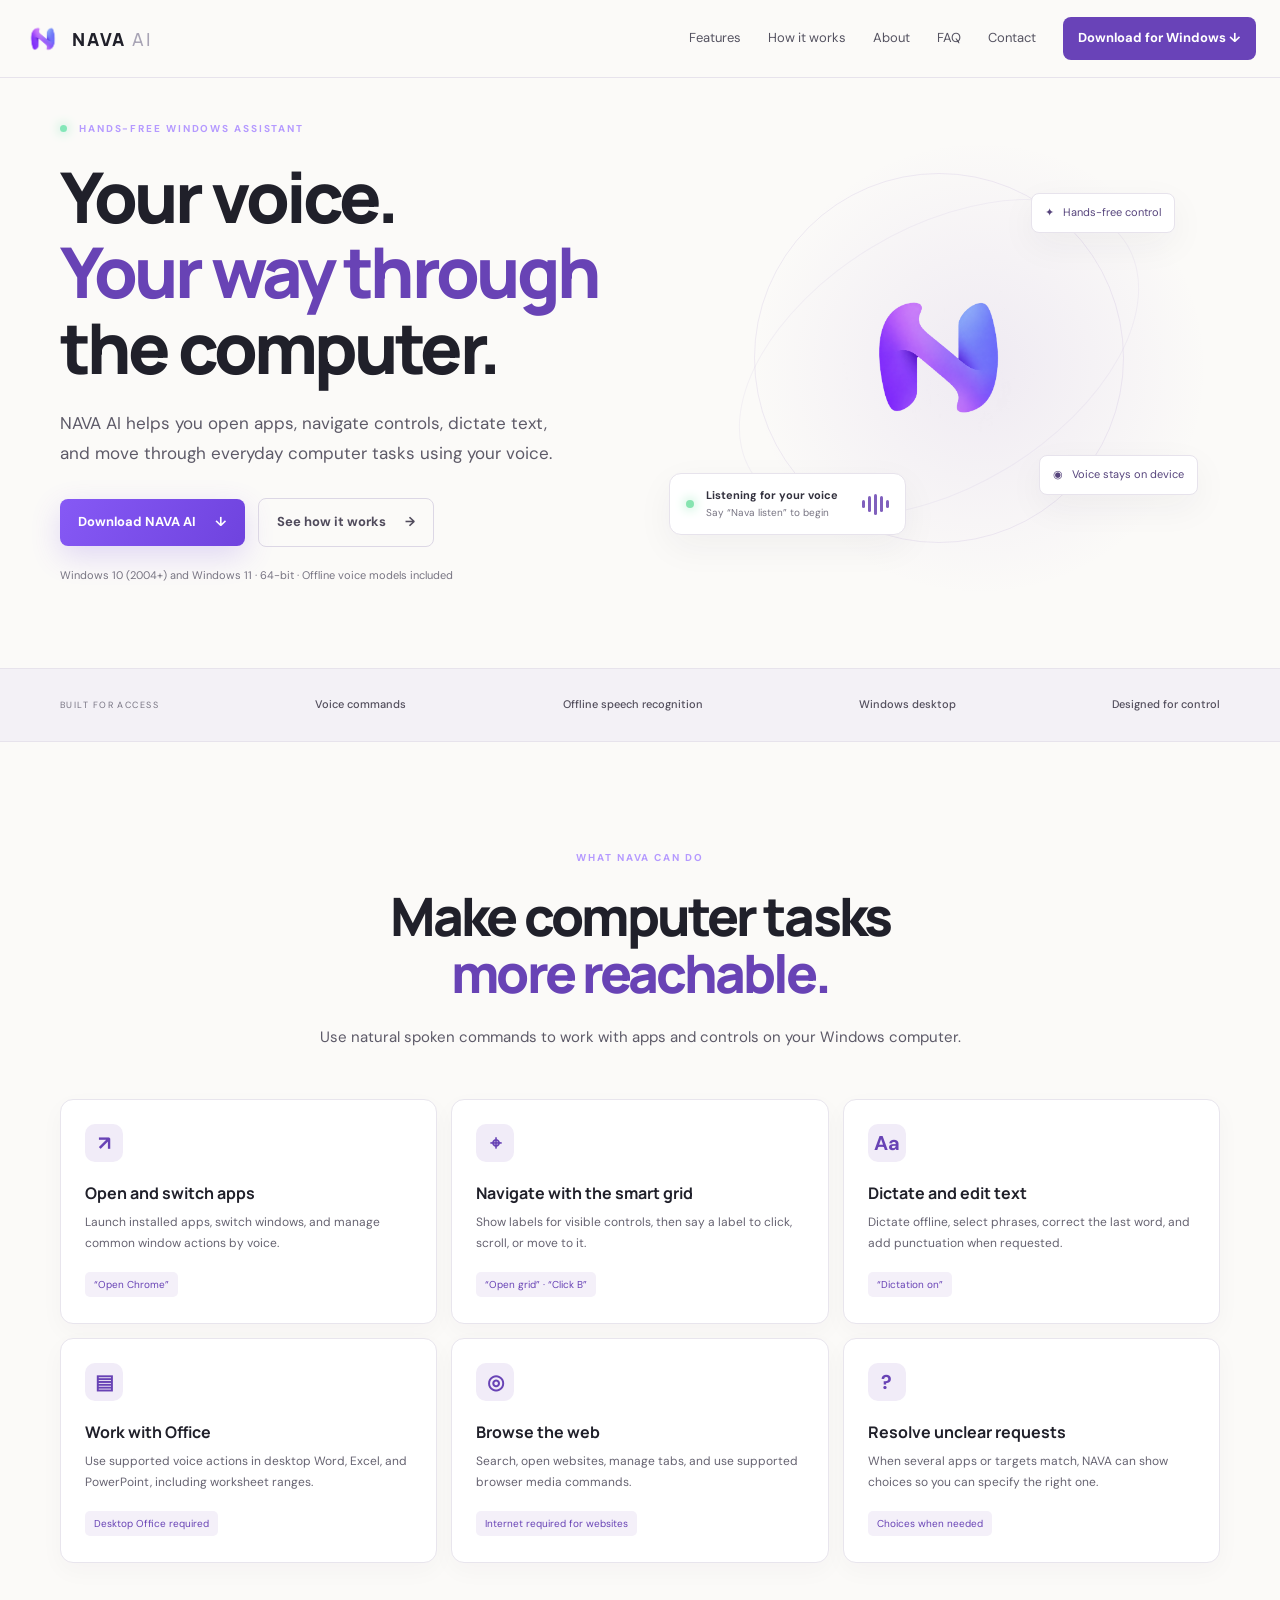
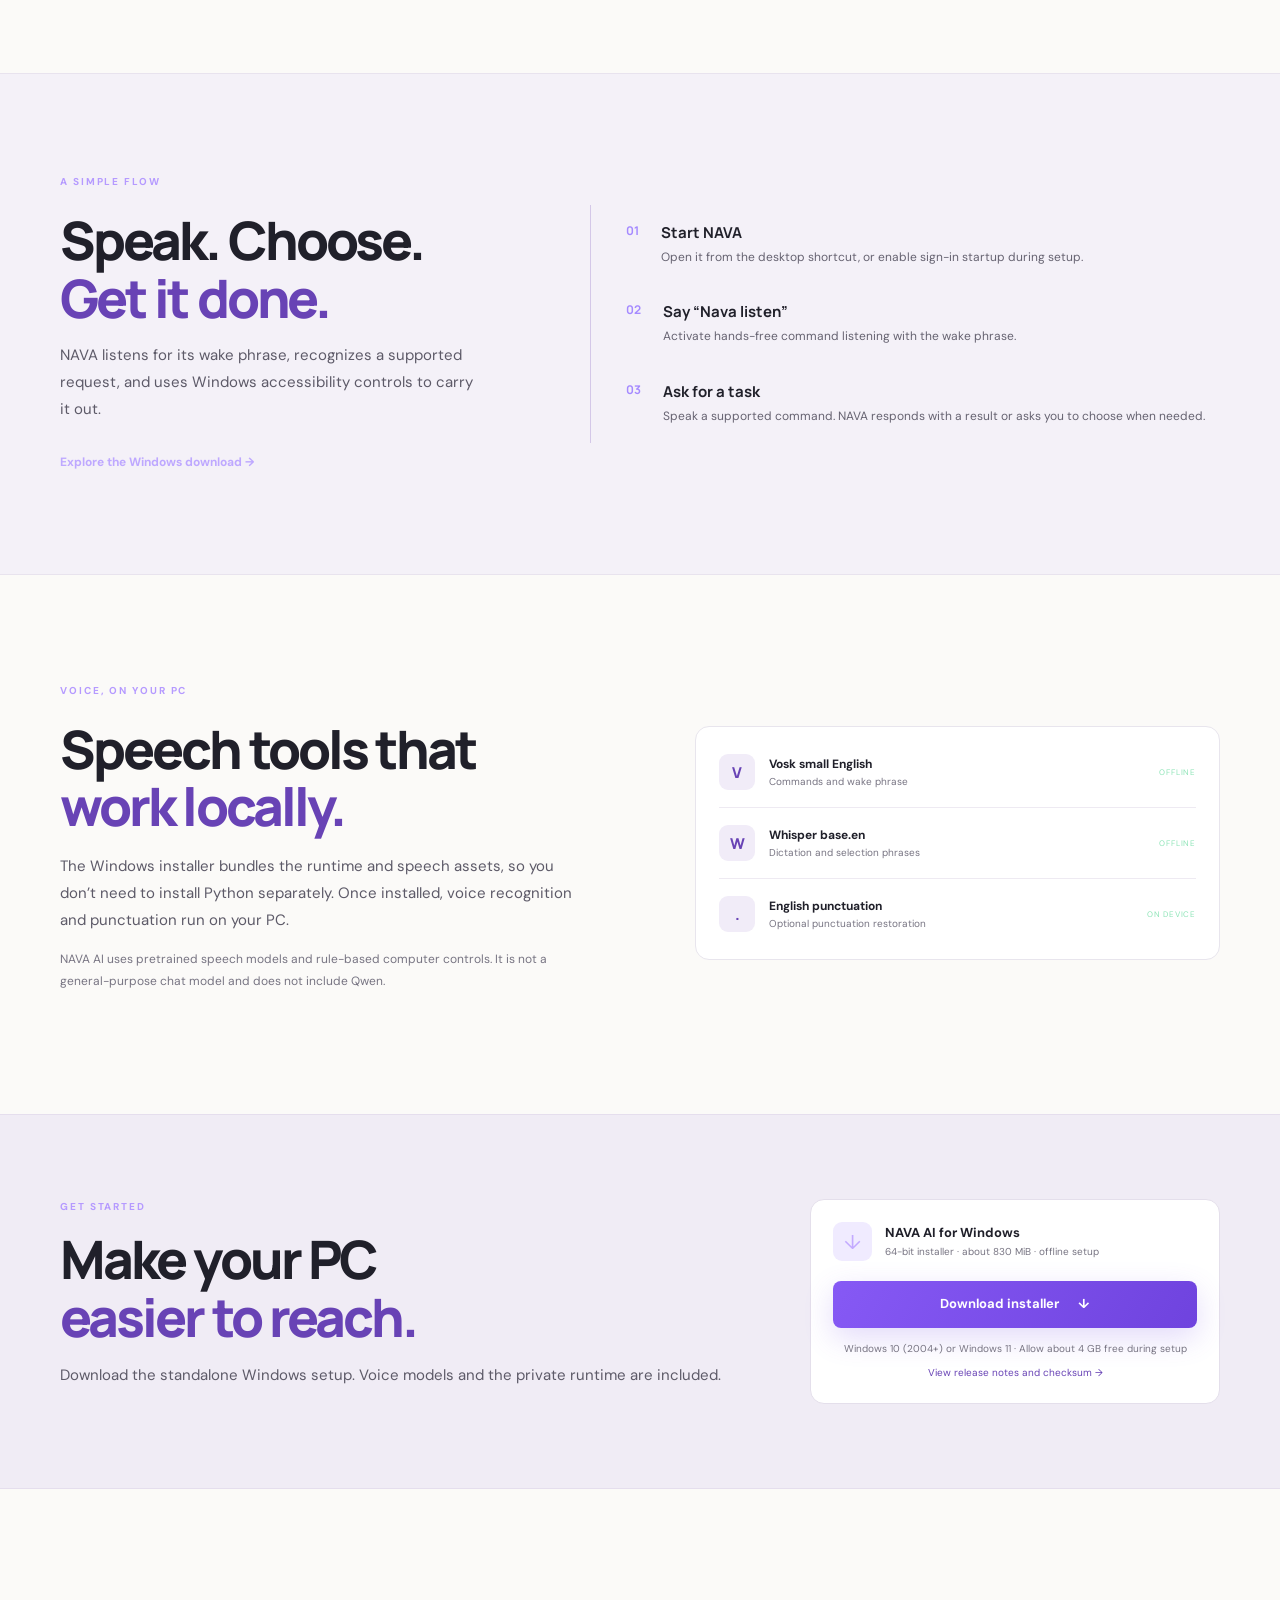
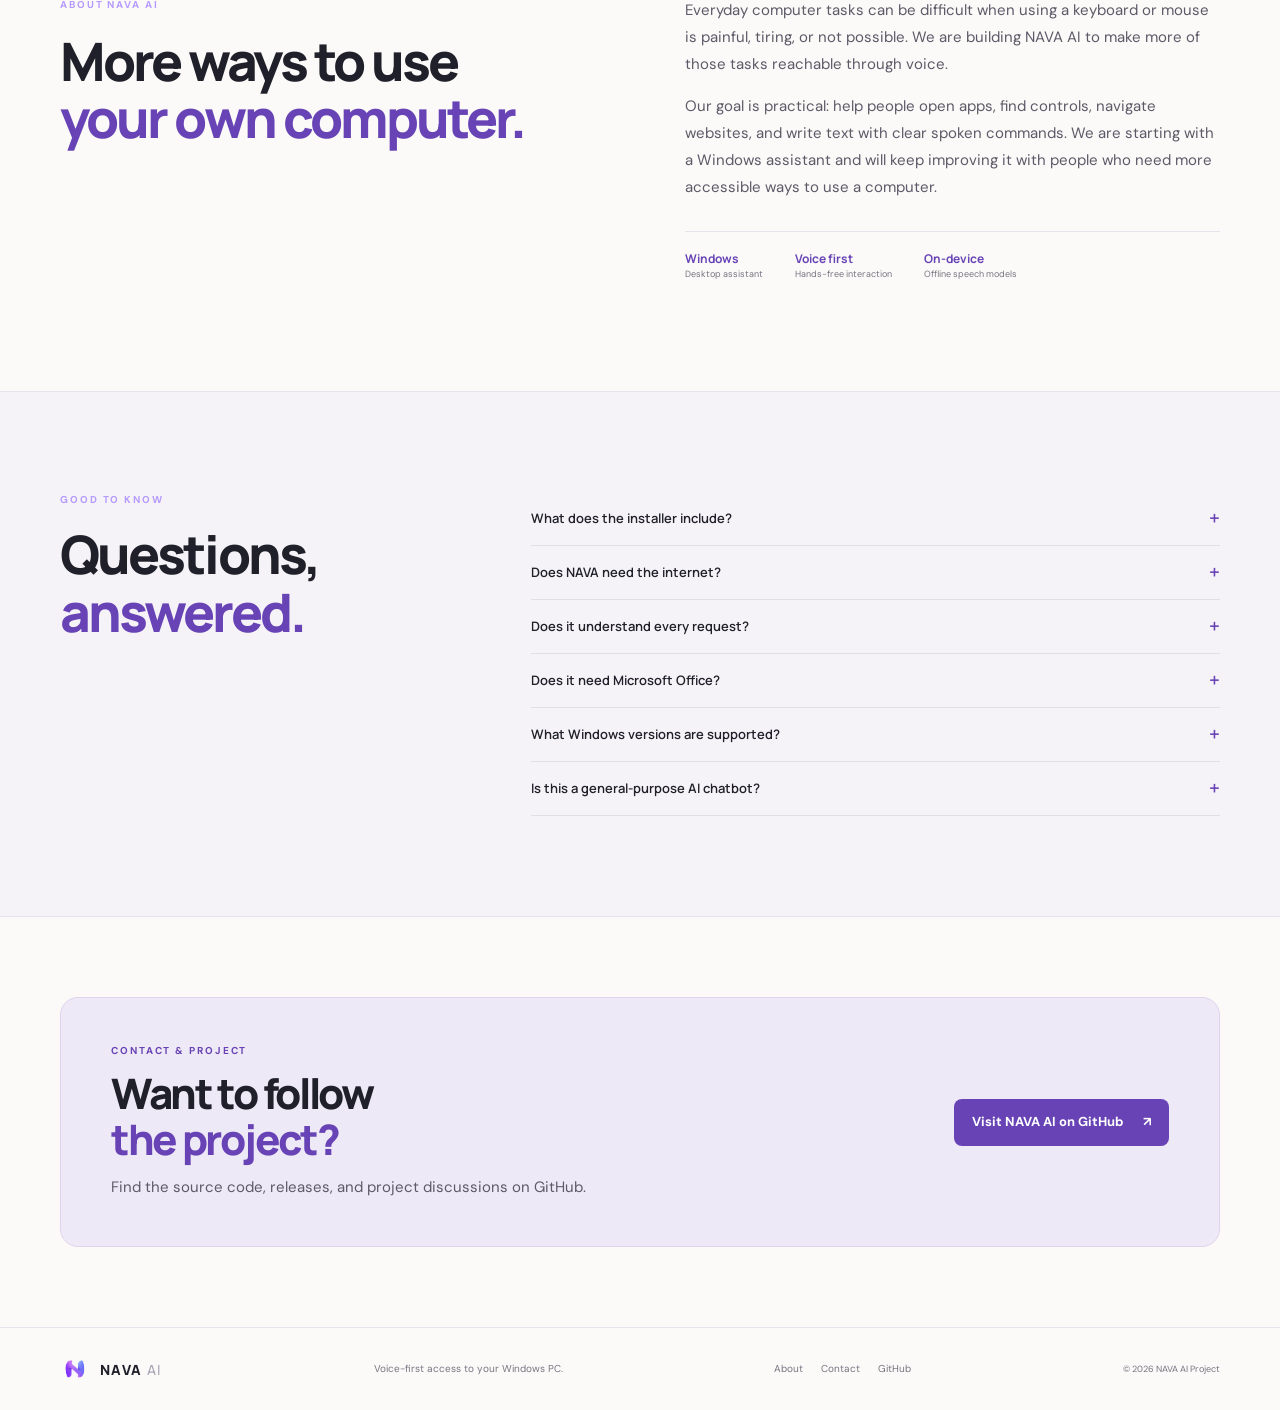
==== website/index.html @ e298a100 "Add NavaAI product website" ====
<!doctype html>
<html lang="en">
<head>
  <meta charset="utf-8">
  <meta name="viewport" content="width=device-width, initial-scale=1">
  <meta name="theme-color" content="#11121a">
  <meta name="description" content="NAVA AI is a hands-free Windows assistant for voice control, dictation, and accessible computer navigation.">
  <title>NAVA AI — Your voice, your computer</title>
  <link rel="preconnect" href="https://fonts.googleapis.com">
  <link rel="preconnect" href="https://fonts.gstatic.com" crossorigin>
  <link href="https://fonts.googleapis.com/css2?family=DM+Sans:wght@400;500;600;700&family=Manrope:wght@400;500;600;700;800&display=swap" rel="stylesheet">
  <link rel="stylesheet" href="styles.css">
</head>
<body>
  <header class="topbar">
    <a class="brand" href="#home" aria-label="NAVA AI home"><img class="brand-logo" src="assets/nava-logo-transparent.png" alt=""><span>NAVA<span class="brand-light"> AI</span></span></a>
    <button class="menu-toggle" aria-expanded="false" aria-controls="nav">Menu</button>
    <nav id="nav" aria-label="Main navigation">
      <a href="#features">Features</a><a href="#how">How it works</a><a href="#about">About</a><a href="#faq">FAQ</a><a href="#contact">Contact</a>
      <a class="nav-download" href="https://github.com/ZahraRehmat/NavaAI/releases/download/v1.0.0-preview.1/NAVA-AI-Setup-1.0.0-win-x64.exe">Download for Windows <span aria-hidden="true">↓</span></a>
    </nav>
  </header>

  <main id="home">
    <section class="hero wrap">
      <div class="hero-copy">
        <div class="eyebrow"><span class="pulse"></span> HANDS-FREE WINDOWS ASSISTANT</div>
        <h1>Your voice.<br><span>Your way through</span><br>the computer.</h1>
        <p class="hero-lede">NAVA AI helps you open apps, navigate controls, dictate text, and move through everyday computer tasks using your voice.</p>
        <div class="hero-actions"><a class="button primary" href="https://github.com/ZahraRehmat/NavaAI/releases/download/v1.0.0-preview.1/NAVA-AI-Setup-1.0.0-win-x64.exe">Download NAVA AI <span>↓</span></a><a class="button quiet" href="#how">See how it works <span>→</span></a></div>
        <p class="fineprint">Windows 10 (2004+) and Windows 11 · 64-bit · Offline voice models included</p>
      </div>
      <div class="hero-art" aria-label="NAVA AI logo and voice assistant status">
        <div class="orbit orbit-a"></div><div class="orbit orbit-b"></div><div class="orb"><img src="assets/nava-logo-transparent.png" alt="NAVA AI logo"></div>
        <div class="voice-card"><span class="voice-dot"></span><div><b>Listening for your voice</b><small>Say “Nava listen” to begin</small></div><span class="sound-bars"><i></i><i></i><i></i><i></i><i></i></span></div>
        <div class="float-tag tag-one">✦ &nbsp; Hands-free control</div><div class="float-tag tag-two">◉ &nbsp; Voice stays on device</div>
      </div>
      <div class="hero-glow"></div>
    </section>

    <section class="trust-strip"><div class="wrap strip-inner"><span>BUILT FOR ACCESS</span><b>Voice commands</b><b>Offline speech recognition</b><b>Windows desktop</b><b>Designed for control</b></div></section>

    <section class="section wrap" id="features">
      <div class="section-heading"><div class="eyebrow">WHAT NAVA CAN DO</div><h2>Make computer tasks<br><span>more reachable.</span></h2><p>Use natural spoken commands to work with apps and controls on your Windows computer.</p></div>
      <div class="feature-grid">
        <article class="feature-card"><div class="feature-icon">↗</div><h3>Open and switch apps</h3><p>Launch installed apps, switch windows, and manage common window actions by voice.</p><span>“Open Chrome”</span></article>
        <article class="feature-card"><div class="feature-icon">⌖</div><h3>Navigate with the smart grid</h3><p>Show labels for visible controls, then say a label to click, scroll, or move to it.</p><span>“Open grid” · “Click B”</span></article>
        <article class="feature-card"><div class="feature-icon">Aa</div><h3>Dictate and edit text</h3><p>Dictate offline, select phrases, correct the last word, and add punctuation when requested.</p><span>“Dictation on”</span></article>
        <article class="feature-card"><div class="feature-icon">▤</div><h3>Work with Office</h3><p>Use supported voice actions in desktop Word, Excel, and PowerPoint, including worksheet ranges.</p><span>Desktop Office required</span></article>
        <article class="feature-card"><div class="feature-icon">◎</div><h3>Browse the web</h3><p>Search, open websites, manage tabs, and use supported browser media commands.</p><span>Internet required for websites</span></article>
        <article class="feature-card"><div class="feature-icon">?</div><h3>Resolve unclear requests</h3><p>When several apps or targets match, NAVA can show choices so you can specify the right one.</p><span>Choices when needed</span></article>
      </div>
    </section>

    <section class="how-section" id="how"><div class="wrap how-layout"><div><div class="eyebrow">A SIMPLE FLOW</div><h2>Speak. Choose.<br><span>Get it done.</span></h2><p>NAVA listens for its wake phrase, recognizes a supported request, and uses Windows accessibility controls to carry it out.</p><a class="text-link" href="#download">Explore the Windows download <span>→</span></a></div><div class="steps"><article><b>01</b><div><h3>Start NAVA</h3><p>Open it from the desktop shortcut, or enable sign-in startup during setup.</p></div></article><article><b>02</b><div><h3>Say “Nava listen”</h3><p>Activate hands-free command listening with the wake phrase.</p></div></article><article><b>03</b><div><h3>Ask for a task</h3><p>Speak a supported command. NAVA responds with a result or asks you to choose when needed.</p></div></article></div></div></section>

    <section class="section wrap models"><div class="model-copy"><div class="eyebrow">VOICE, ON YOUR PC</div><h2>Speech tools that<br><span>work locally.</span></h2><p>The Windows installer bundles the runtime and speech assets, so you don’t need to install Python separately. Once installed, voice recognition and punctuation run on your PC.</p><p class="muted">NAVA AI uses pretrained speech models and rule-based computer controls. It is not a general-purpose chat model and does not include Qwen.</p></div><div class="model-list"><div><span class="model-icon">V</span><p><b>Vosk small English</b><small>Commands and wake phrase</small></p><em>OFFLINE</em></div><div><span class="model-icon">W</span><p><b>Whisper base.en</b><small>Dictation and selection phrases</small></p><em>OFFLINE</em></div><div><span class="model-icon">.</span><p><b>English punctuation</b><small>Optional punctuation restoration</small></p><em>ON DEVICE</em></div></div></section>

    <section class="download-band" id="download"><div class="wrap download-inner"><div><div class="eyebrow">GET STARTED</div><h2>Make your PC<br><span>easier to reach.</span></h2><p>Download the standalone Windows setup. Voice models and the private runtime are included.</p></div><div class="download-box"><div class="download-file"><span class="file-icon">↓</span><div><b>NAVA AI for Windows</b><small>64-bit installer · about 830 MiB · offline setup</small></div></div><a class="button primary full" href="https://github.com/ZahraRehmat/NavaAI/releases/download/v1.0.0-preview.1/NAVA-AI-Setup-1.0.0-win-x64.exe">Download installer <span>↓</span></a><small class="download-note">Windows 10 (2004+) or Windows 11 · Allow about 4 GB free during setup</small><a class="release-link" href="https://github.com/ZahraRehmat/NavaAI/releases/tag/v1.0.0-preview.1">View release notes and checksum →</a></div></div></section>

    <section class="section wrap" id="about"><div class="about-layout"><div><div class="eyebrow">ABOUT NAVA AI</div><h2>More ways to use<br><span>your own computer.</span></h2></div><div class="about-text"><p>Everyday computer tasks can be difficult when using a keyboard or mouse is painful, tiring, or not possible. We are building NAVA AI to make more of those tasks reachable through voice.</p><p>Our goal is practical: help people open apps, find controls, navigate websites, and write text with clear spoken commands. We are starting with a Windows assistant and will keep improving it with people who need more accessible ways to use a computer.</p><div class="about-facts"><div><b>Windows</b><small>Desktop assistant</small></div><div><b>Voice first</b><small>Hands-free interaction</small></div><div><b>On-device</b><small>Offline speech models</small></div></div></div></div></section>

    <section class="faq-section" id="faq"><div class="wrap faq-layout"><div><div class="eyebrow">GOOD TO KNOW</div><h2>Questions,<br><span>answered.</span></h2></div><div class="faq-list">
      <details><summary>What does the installer include?<span>+</span></summary><p>The standalone installer includes NAVA AI, its private Python runtime, required libraries, offline speech and punctuation models, OCR assets, and browser support. You don’t need Python or pip installed.</p></details>
      <details><summary>Does NAVA need the internet?<span>+</span></summary><p>Voice recognition and punctuation run locally after installation. Downloading the installer requires internet, and websites need an internet connection.</p></details>
      <details><summary>Does it understand every request?<span>+</span></summary><p>No. NAVA performs supported commands through direct controls. Speech can be misheard, and some apps or controls may not expose accessible targets. If targets are ambiguous, it can ask you to choose.</p></details>
      <details><summary>Does it need Microsoft Office?<span>+</span></summary><p>Only if you want to use Office features. Those commands require the relevant desktop Office app installed on your PC.</p></details>
      <details><summary>What Windows versions are supported?<span>+</span></summary><p>The preview installer targets 64-bit Windows 10 (version 2004 or later) and Windows 11. Windows 10 acceptance testing is still pending; Windows 11 is the version validated by the project.</p></details>
      <details><summary>Is this a general-purpose AI chatbot?<span>+</span></summary><p>No. It uses offline models for speech recognition and punctuation, while supported computer tasks are handled by rules and native Windows controls.</p></details>
    </div></div></section>

    <section class="contact-section wrap" id="contact"><div class="contact-card"><div><div class="eyebrow">CONTACT & PROJECT</div><h2>Want to follow<br><span>the project?</span></h2><p>Find the source code, releases, and project discussions on GitHub.</p></div><a class="button light" href="https://github.com/ZahraRehmat/NavaAI">Visit NAVA AI on GitHub <span>↗</span></a></div></section>
  </main>
  <footer><div class="wrap footer-row"><a class="brand" href="#home"><img class="brand-logo" src="assets/nava-logo-transparent.png" alt=""><span>NAVA<span class="brand-light"> AI</span></span></a><span>Voice-first access to your Windows PC.</span><div><a href="#about">About</a><a href="#contact">Contact</a><a href="https://github.com/ZahraRehmat/NavaAI">GitHub</a></div><small>© 2026 NAVA AI Project</small></div></footer>
  <script src="script.js"></script>
</body>
</html>
<!-- Installer placeholder: replace the download URL when the final hosted installer is ready. -->
---- website/styles.css ----
:root{--bg:#101117;--panel:#181a23;--panel2:#1d1f29;--text:#f4f3f7;--muted:#aaaab8;--violet:#9a71ff;--violet2:#6d43e8;--line:#2d2d3a;--mint:#c1f3dc}*{box-sizing:border-box}html{scroll-behavior:smooth;scroll-padding-top:90px}body{margin:0;background:var(--bg);color:var(--text);font-family:"DM Sans",sans-serif;line-height:1.6}a{color:inherit;text-decoration:none}.wrap{width:min(1160px,calc(100% - 48px));margin:auto}.topbar{height:78px;display:flex;align-items:center;justify-content:space-between;padding:0 max(24px,calc((100vw - 1260px)/2));border-bottom:1px solid #ffffff12;background:#101117eF;position:sticky;top:0;z-index:10;backdrop-filter:blur(16px)}.brand{display:inline-flex;align-items:center;gap:10px;font:800 18px Manrope,sans-serif;letter-spacing:.1em}.brand-logo{width:38px;height:38px;object-fit:contain;display:block}.brand-light{color:#a8a4b5;font-weight:500}nav{display:flex;align-items:center;gap:27px;color:#c1bfcb;font-size:13px}nav a:hover,.footer-row a:hover{color:#fff}.nav-download{color:#fff;background:#744ae8;padding:11px 15px;border-radius:8px;font-weight:700}.menu-toggle{display:none;background:none;border:1px solid var(--line);color:white;padding:9px 12px;border-radius:8px}.hero{min-height:620px;display:grid;grid-template-columns:1.03fr .97fr;align-items:center;position:relative;padding-top:35px;padding-bottom:65px}.hero-copy{position:relative;z-index:2}.eyebrow{font-size:10px;letter-spacing:.19em;font-weight:700;color:#b59aff}.pulse{display:inline-block;width:7px;height:7px;border-radius:99px;background:#83e7b8;box-shadow:0 0 12px #83e7b8;margin-right:8px}.hero h1,h2{font:800 clamp(43px,5.5vw,70px)/1.08 Manrope,sans-serif;letter-spacing:-.055em;margin:22px 0}.hero h1 span,h2 span{color:var(--violet)}.hero-lede{font-size:17px;max-width:520px;color:#bcbac7;line-height:1.8}.hero-actions{display:flex;gap:13px;align-items:center;margin-top:29px}.button{display:inline-flex;align-items:center;justify-content:center;gap:19px;padding:13px 18px;border-radius:8px;font-size:13px;font-weight:700;transition:.2s}.button:hover{transform:translateY(-2px)}.primary{background:linear-gradient(120deg,#8659f5,#6f43de);box-shadow:0 10px 30px #744ae833;color:white}.quiet{color:#ddd7ee;border:1px solid #ffffff20}.fineprint{font-size:11px;color:#888695;margin-top:20px}.hero-art{height:480px;display:grid;place-items:center;position:relative}.hero-glow{position:absolute;width:480px;height:480px;right:0;top:50px;background:radial-gradient(circle,#7543dc2e,transparent 67%);pointer-events:none}.orb{width:192px;height:192px;border-radius:0;transform:none;display:grid;place-items:center;background:transparent;box-shadow:none;z-index:1;position:relative}.orb img{width:100%;height:100%;object-fit:contain;filter:drop-shadow(0 6px 18px #34127855)}.orb i{display:none}.orbit{position:absolute;border:1px solid #b993ff20;border-radius:50%;width:370px;height:370px}.orbit-b{width:440px;height:260px;transform:rotate(-31deg)}.voice-card{position:absolute;z-index:2;bottom:63px;left:2%;display:flex;align-items:center;gap:12px;background:#22232deF;border:1px solid #ffffff19;padding:13px 16px;border-radius:12px;box-shadow:0 14px 42px #0007}.voice-card b,.voice-card small{display:block}.voice-card b{font-size:11px}.voice-card small{font-size:10px;color:#9f9ead}.voice-dot{width:8px;height:8px;border-radius:50%;background:#87e4b0;box-shadow:0 0 12px #87e4b0}.sound-bars{display:flex;gap:3px;align-items:center;height:22px;margin-left:12px}.sound-bars i{width:3px;border-radius:4px;background:#a77cff;height:8px}.sound-bars i:nth-child(2),.sound-bars i:nth-child(4){height:16px}.sound-bars i:nth-child(3){height:21px}.float-tag{position:absolute;background:#242431;border:1px solid #ffffff17;padding:10px 13px;border-radius:8px;color:#d9d4e6;font-size:11px;z-index:2;box-shadow:0 12px 30px #0005}.tag-one{top:75px;right:8%}.tag-two{bottom:103px;right:4%}.trust-strip{border-top:1px solid var(--line);border-bottom:1px solid var(--line);background:#14151d}.strip-inner{min-height:72px;display:flex;align-items:center;justify-content:space-between;gap:16px}.strip-inner span{font-size:9px;letter-spacing:.16em;color:#8e8b9b}.strip-inner b{font-size:11px;color:#c7c5d0;font-weight:500}.section{padding-top:108px;padding-bottom:110px}.section-heading{text-align:center;max-width:660px;margin:0 auto 48px}.section-heading h2,.how-layout h2,.models h2,.about-layout h2,.faq-layout h2,.contact-card h2,.download-inner h2{font-size:clamp(38px,4.4vw,53px)}.section-heading p,.how-layout>div>p,.model-copy p,.about-text p,.contact-card p,.download-inner p{color:var(--muted);font-size:15px;line-height:1.8}.feature-grid{display:grid;grid-template-columns:repeat(3,1fr);gap:14px}.feature-card{background:linear-gradient(145deg,#1b1c26,#15161e);border:1px solid #ffffff10;border-radius:13px;padding:24px;min-height:225px;transition:.2s}.feature-card:hover{border-color:#9a71ff65;transform:translateY(-3px)}.feature-icon{width:38px;height:38px;display:grid;place-items:center;background:#8f66f21d;color:#b398ff;border-radius:10px;font-size:20px;font-weight:700}.feature-card h3{font:700 16px Manrope;margin:20px 0 8px}.feature-card p{font-size:12px;color:#a5a3b1;line-height:1.75;margin:0 0 16px}.feature-card>span{font-size:10px;color:#b59aff;background:#8c62e91a;padding:6px 9px;border-radius:5px}.how-section{background:linear-gradient(120deg,#17151f,#171722);border-block:1px solid #ffffff0c;padding:100px 0}.how-layout{display:grid;grid-template-columns:.8fr 1.2fr;gap:110px;align-items:center}.how-layout h2{margin-bottom:12px}.text-link{display:inline-block;color:#bea8ff;font-size:12px;font-weight:700;margin-top:15px}.steps{border-left:1px solid #493b68;padding-left:35px}.steps article{display:flex;gap:22px;padding:17px 0}.steps article>b{font:700 12px Manrope;color:#a58aff}.steps h3{font:700 15px Manrope;margin:0 0 5px}.steps p{font-size:12px;color:#a6a4b2;margin:0}.models{display:grid;grid-template-columns:1fr 1fr;gap:110px;align-items:center}.models h2{margin-bottom:18px}.model-copy .muted{font-size:12px;color:#878594}.model-list{border:1px solid #ffffff13;background:#171821;border-radius:14px;padding:10px 23px}.model-list>div{display:flex;align-items:center;gap:14px;padding:17px 0;border-bottom:1px solid #ffffff10}.model-list>div:last-child{border:0}.model-icon{width:36px;height:36px;border-radius:9px;background:#8558ef22;color:#c2aaff;display:grid;place-items:center;font:800 15px Manrope}.model-list p{flex:1;margin:0}.model-list b,.model-list small{display:block}.model-list b{font-size:12px}.model-list small{font-size:10px;color:#92909f}.model-list em{font-style:normal;font-size:8px;letter-spacing:.1em;color:#8ee4b7}.download-band{padding:84px 0;background:radial-gradient(ellipse at 12% 50%,#603aa43b,transparent 50%),#18151f;border-block:1px solid #ffffff10}.download-inner{display:grid;grid-template-columns:1fr 410px;gap:80px;align-items:center}.download-inner h2{margin:16px 0}.download-box{background:#24232f;border:1px solid #ffffff1a;border-radius:14px;padding:22px}.download-file{display:flex;align-items:center;gap:13px;margin-bottom:20px}.file-icon{width:39px;height:39px;background:#9069fa22;color:#c3aaff;display:grid;place-items:center;border-radius:9px;font-size:20px}.download-file b,.download-file small{display:block}.download-file b{font-size:13px}.download-file small,.download-note{color:#a6a3b2;font-size:10px}.full{width:100%}.download-note{display:block;text-align:center;margin:13px 0 8px}.release-link{display:block;text-align:center;font-size:10px;color:#c0aaff}.about-layout{display:grid;grid-template-columns:1fr 1fr;gap:90px}.about-layout h2{margin-top:20px}.about-text p{margin-top:0}.about-facts{display:flex;gap:32px;border-top:1px solid var(--line);margin-top:30px;padding-top:18px}.about-facts b,.about-facts small{display:block}.about-facts b{font:700 12px Manrope;color:#cfbdff}.about-facts small{font-size:9px;color:#9391a0}.faq-section{background:#15161e;border-block:1px solid #ffffff0e;padding:100px 0}.faq-layout{display:grid;grid-template-columns:.7fr 1.3fr;gap:100px}.faq-layout h2{margin-top:18px}.faq-list details{border-bottom:1px solid #ffffff17;padding:17px 0}.faq-list summary{list-style:none;cursor:pointer;font:600 13px Manrope;display:flex;justify-content:space-between;gap:20px}.faq-list summary::-webkit-details-marker{display:none}.faq-list summary span{color:#b49aff;font-size:19px;line-height:1}.faq-list details[open] summary span{transform:rotate(45deg)}.faq-list details p{font-size:12px;color:#aaa8b6;line-height:1.8;max-width:650px}.contact-section{padding-top:80px;padding-bottom:80px}.contact-card{padding:45px 50px;border-radius:18px;background:linear-gradient(120deg,#6f46dc,#9a68f6);display:flex;justify-content:space-between;align-items:center;gap:30px}.contact-card .eyebrow{color:#e0d3ff}.contact-card h2{margin:12px 0;font-size:42px}.contact-card h2 span{color:#d9caff}.contact-card p{color:#e4dafb;margin:0}.light{background:white;color:#4e2d9f;white-space:nowrap}footer{border-top:1px solid var(--line);padding:26px 0}.footer-row{display:flex;align-items:center;justify-content:space-between;gap:20px;color:#898796;font-size:10px}.footer-row>div{display:flex;gap:18px}.footer-row .brand{color:#fff;font-size:14px}.footer-row .brand-logo{width:30px;height:30px}.footer-row small{font-size:9px}
@media(max-width:850px){nav{gap:14px;font-size:11px}.nav-download{padding:9px}.hero{grid-template-columns:1fr 0.8fr}.hero h1{font-size:54px}.hero-art{transform:scale(.82)}.strip-inner{flex-wrap:wrap;justify-content:center;padding:16px 0}.strip-inner span{width:100%;text-align:center}.how-layout,.models,.faq-layout{gap:48px}.download-inner{grid-template-columns:1fr 360px;gap:35px}.about-layout{gap:45px}}
@media(max-width:640px){.wrap{width:calc(100% - 36px)}.topbar{height:66px;padding:0 18px}.menu-toggle{display:block}nav{display:none;position:absolute;top:65px;left:0;right:0;background:#161720;padding:18px;flex-direction:column;align-items:stretch;border-bottom:1px solid var(--line)}nav.open{display:flex}nav a{padding:8px}.nav-download{text-align:center}.hero{display:block;padding-top:62px;min-height:0;padding-bottom:20px}.hero h1{font-size:48px}.hero-lede{font-size:15px}.hero-actions{align-items:stretch;flex-direction:column}.button{width:100%}.hero-art{height:365px;transform:scale(.82);margin-top:-2px}.orb{width:155px;height:155px}.orb img{width:75%;height:75%}.orbit{width:330px;height:330px}.orbit-b{width:380px;height:220px}.voice-card{bottom:33px;left:-4%;transform:scale(.92)}.tag-one{top:32px;right:-4%}.tag-two{bottom:67px;right:-9%}.strip-inner{gap:11px 20px}.strip-inner b{font-size:10px}.section{padding:72px 0}.section-heading{margin-bottom:29px}.section-heading h2,.how-layout h2,.models h2,.about-layout h2,.faq-layout h2,.contact-card h2,.download-inner h2{font-size:39px}.feature-grid{grid-template-columns:1fr}.feature-card{min-height:auto}.how-section{padding:72px 0}.how-layout,.models,.about-layout,.faq-layout,.download-inner{grid-template-columns:1fr;gap:28px}.steps{padding-left:20px}.download-band{padding:65px 0}.download-inner{gap:12px}.download-box{padding:18px}.about-facts{gap:18px;justify-content:space-between}.faq-section{padding:72px 0}.contact-section{padding:52px 0}.contact-card{padding:28px;align-items:stretch;flex-direction:column}.contact-card h2{font-size:38px}.footer-row{flex-wrap:wrap}.footer-row>span{order:3;width:100%}.footer-row small{width:100%;order:4}.footer-row>div{margin-left:auto}}

/* Calm, professional brand treatment */
:root{--bg:#fbfaf8;--panel:#fff;--panel2:#f5f3f8;--text:#20202a;--muted:#666574;--violet:#7448c8;--violet2:#5e38ad;--line:#e7e3ec}
body{background:var(--bg);color:var(--text)}
.topbar{background:#fbfaf8f2;border-bottom-color:#e7e3ec}
nav{color:#555361}nav a:hover,.footer-row a:hover{color:#57349e}.nav-download{background:#6943b8;color:#fff}
.hero{min-height:590px}.hero h1 span,h2 span{color:#6843b5}.hero-lede,.section-heading p,.how-layout>div>p,.model-copy p,.about-text p,.contact-card p,.download-inner p{color:#5d5a68}
.quiet{color:#504b5c;border-color:#dcd7e5}.fineprint{color:#777482}
.hero-glow{background:radial-gradient(circle,#8d6ac31c,transparent 67%)}.orb{background:transparent;box-shadow:none}.orb img{filter:none}.orbit{border-color:#8060b81c}.orbit-b{border-color:#8060b812}
.voice-card,.float-tag{background:#fff;border-color:#e7e3ec;color:#33313e;box-shadow:0 12px 36px #2f21420d}.voice-card small{color:#777482}.float-tag{color:#56447c}.sound-bars i{background:#8060bd}
.trust-strip{background:#f3f1f6;border-color:#e7e3ec}.strip-inner span{color:#777482}.strip-inner b{color:#514d5b}
.feature-card{background:#fff;border-color:#e8e5ed;box-shadow:0 8px 24px #31234b08}.feature-card:hover{border-color:#bba9dc}.feature-icon{background:#f1ecf8;color:#6843b5}.feature-card p{color:#666371}.feature-card>span{color:#6843b5;background:#f4f0f9}
.how-section{background:#f4f1f8;border-color:#e8e3ee}.steps{border-color:#d4c8e8}.steps p{color:#666371}
.model-copy .muted{color:#777482}.model-list{background:#fff;border-color:#e8e5ed}.model-list>div{border-color:#eeeaf2}.model-icon{background:#f1ecf8;color:#6843b5}.model-list small{color:#777482}
.download-band{background:#f0ecf5;border-color:#e5deed}.download-box{background:#fff;border-color:#e4dfeb}.download-file small,.download-note{color:#777482}.release-link{color:#6843b5}
.about-facts{border-color:#e7e3ec}.about-facts b{color:#6843b5}.about-facts small{color:#777482}
.faq-section{background:#f5f3f7;border-color:#e7e3ec}.faq-list details{border-color:#e2dee8}.faq-list summary span{color:#6843b5}.faq-list details p{color:#666371}
.contact-card{background:#eee9f6;border:1px solid #ded5ec}.contact-card .eyebrow{color:#6843b5}.contact-card h2 span{color:#6843b5}.contact-card p{color:#5d5a68}.light{background:#6843b5;color:#fff}
footer{border-color:#e7e3ec}.footer-row{color:#777482}.footer-row .brand{color:#20202a}
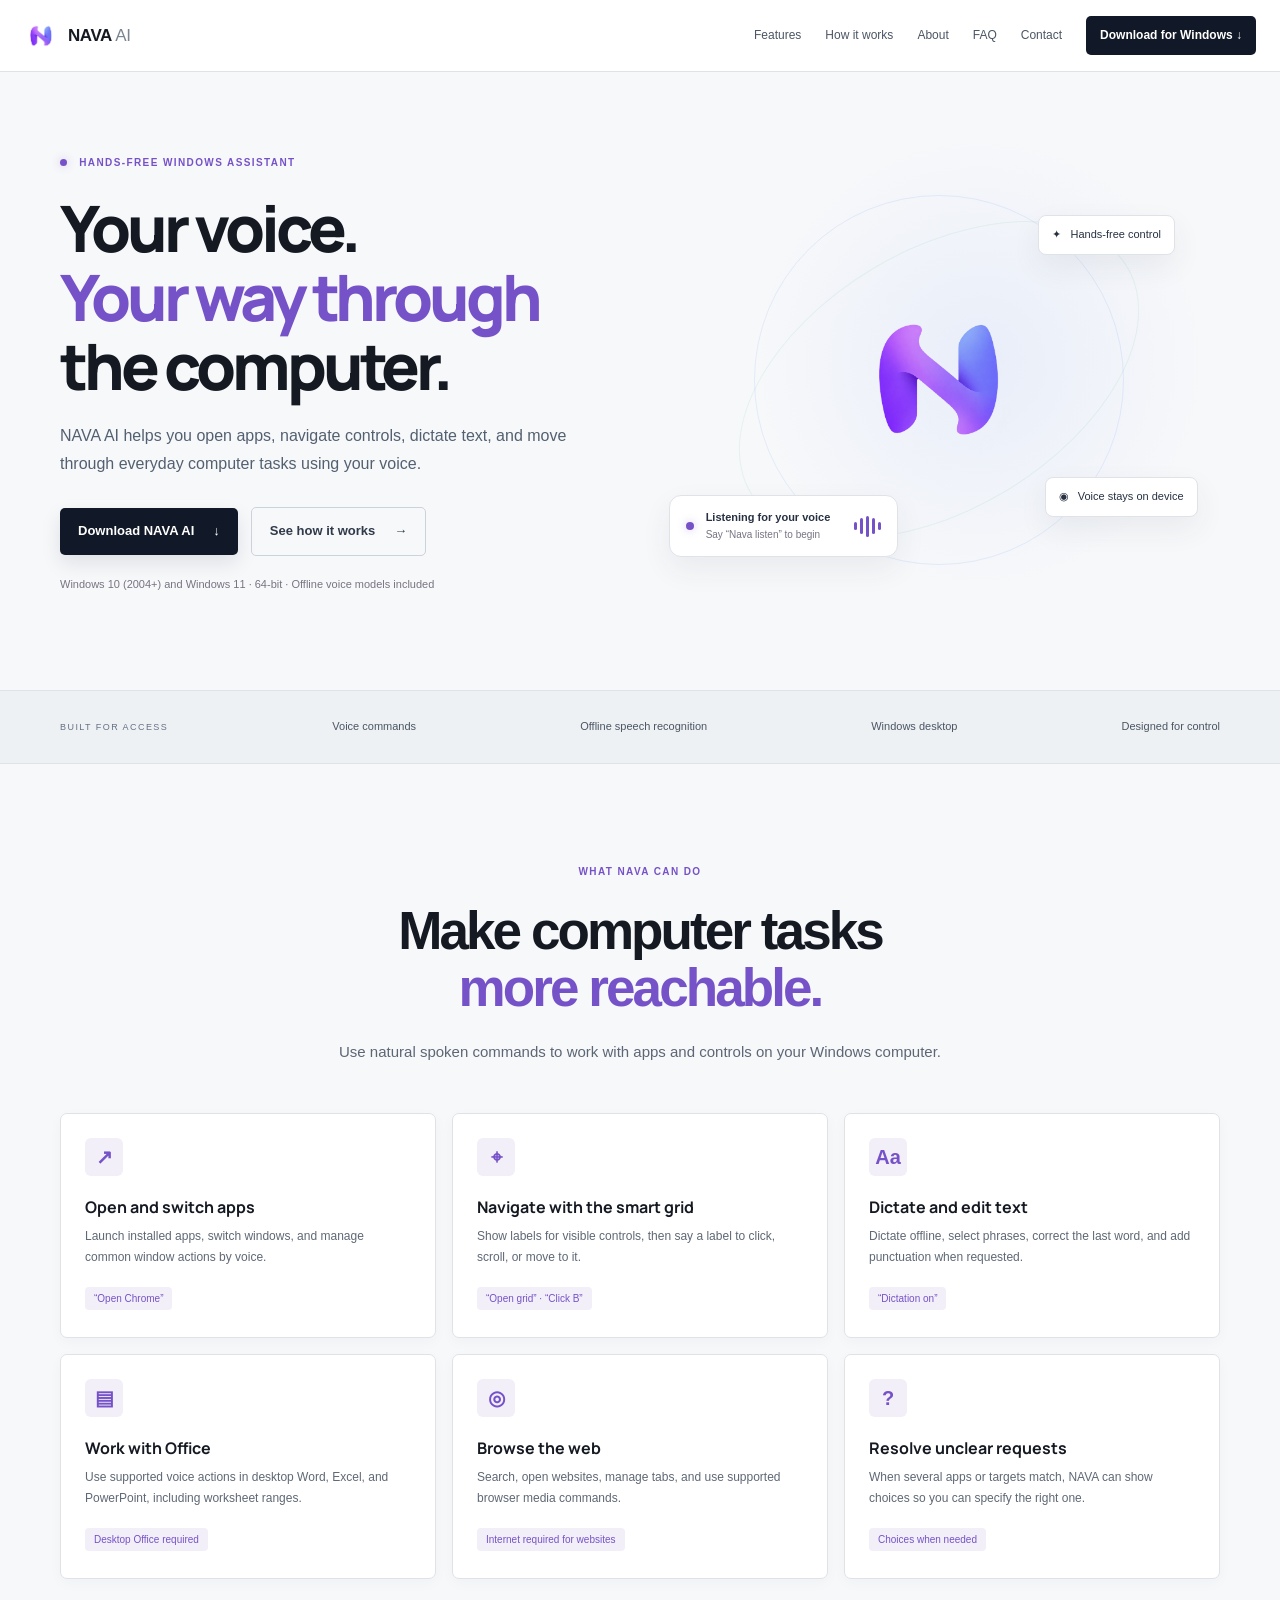
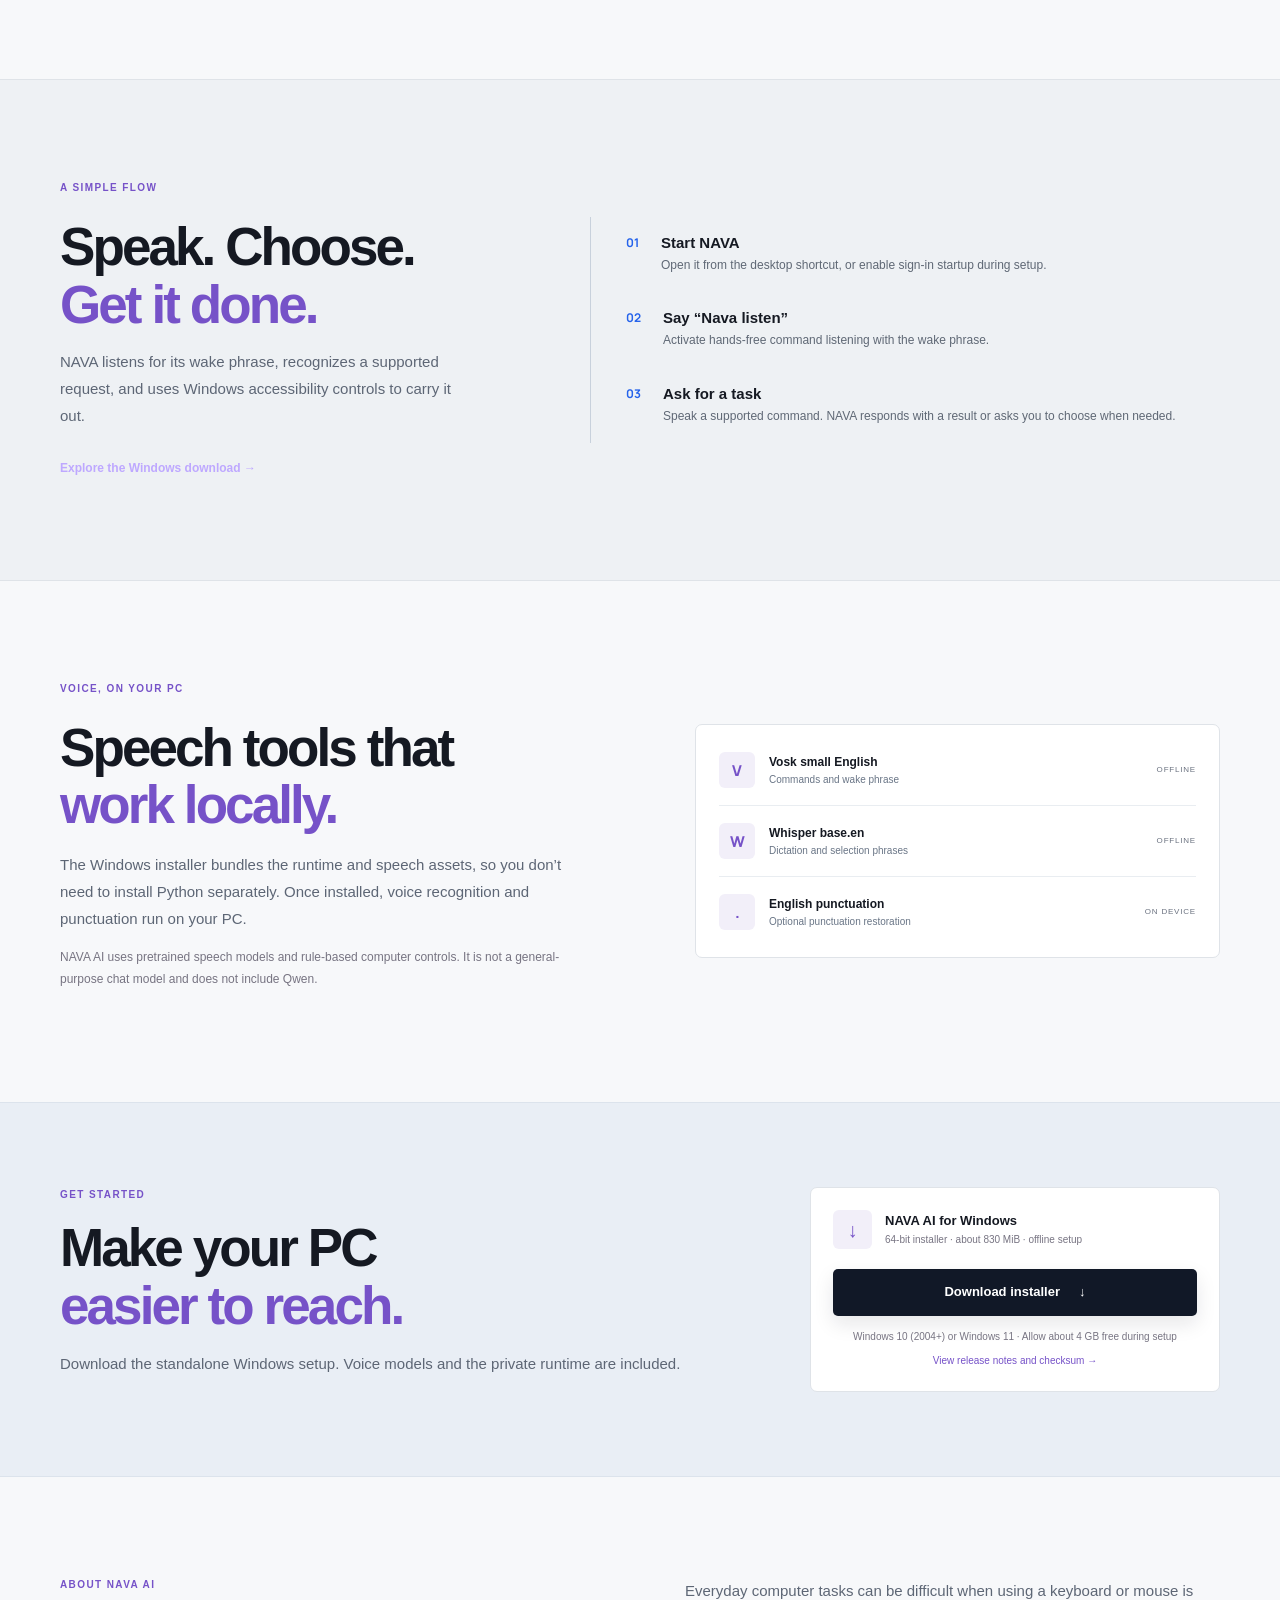
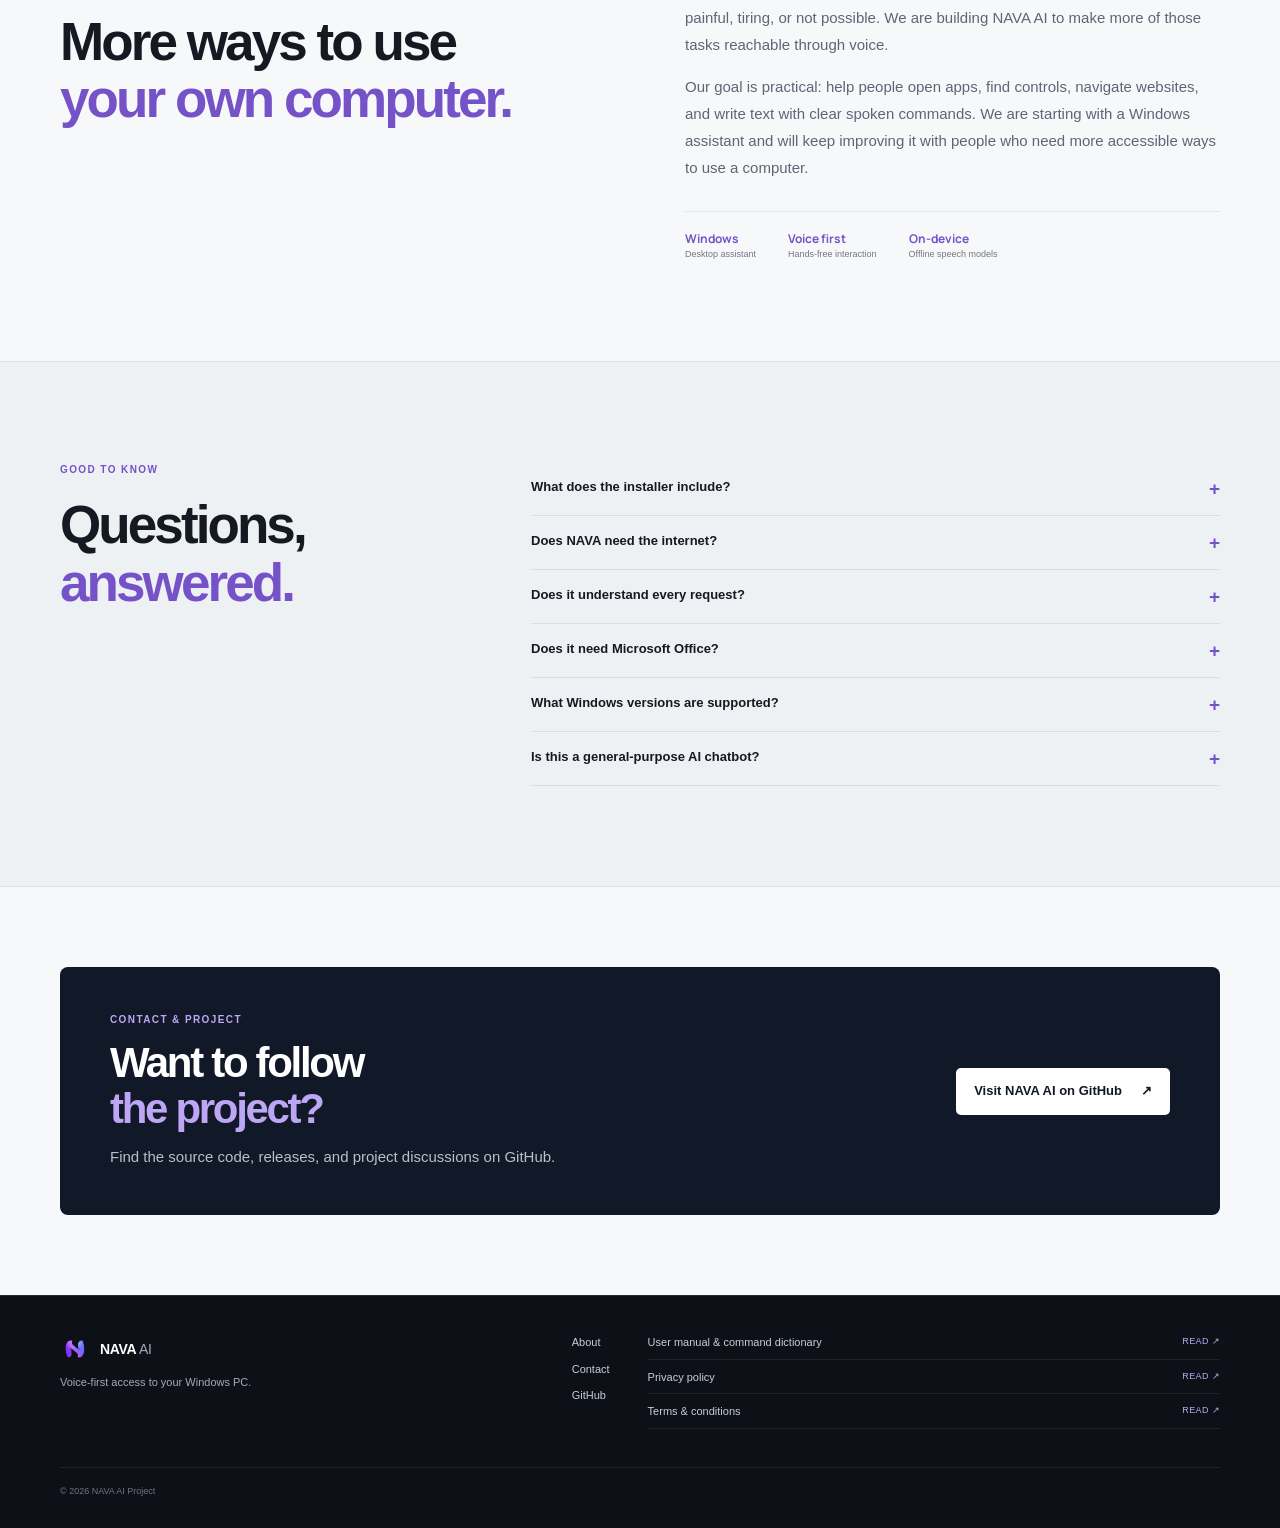
==== commit 5fc96b14: "Publish NAVA AI website 1.1 frontend" ====
--- a/website/index.html
+++ b/website/index.html
@@ -71,7 +71,7 @@
 
     <section class="contact-section wrap" id="contact"><div class="contact-card"><div><div class="eyebrow">CONTACT & PROJECT</div><h2>Want to follow<br><span>the project?</span></h2><p>Find the source code, releases, and project discussions on GitHub.</p></div><a class="button light" href="https://github.com/ZahraRehmat/NavaAI">Visit NAVA AI on GitHub <span>↗</span></a></div></section>
   </main>
-  <footer><div class="wrap footer-row"><a class="brand" href="#home"><img class="brand-logo" src="assets/nava-logo-transparent.png" alt=""><span>NAVA<span class="brand-light"> AI</span></span></a><span>Voice-first access to your Windows PC.</span><div><a href="#about">About</a><a href="#contact">Contact</a><a href="https://github.com/ZahraRehmat/NavaAI">GitHub</a></div><small>© 2026 NAVA AI Project</small></div></footer>
+  <footer class="site-footer"><div class="wrap footer-row"><div class="footer-brand"><a class="brand" href="#home"><img class="brand-logo" src="assets/nava-logo-transparent.png" alt=""><span>NAVA<span class="brand-light"> AI</span></span></a><span>Voice-first access to your Windows PC.</span></div><div class="footer-links"><a href="#about">About</a><a href="#contact">Contact</a><a href="https://github.com/ZahraRehmat/NavaAI">GitHub</a></div><div class="footer-docs"><a href="manual.html">User manual &amp; command dictionary <span>Read ↗</span></a><a href="privacy.html">Privacy policy <span>Read ↗</span></a><a href="terms.html">Terms &amp; conditions <span>Read ↗</span></a></div><small>© 2026 NAVA AI Project</small></div></footer>
   <script src="script.js"></script>
 </body>
 </html>
--- a/website/styles.css
+++ b/website/styles.css
@@ -20,3 +20,43 @@
 .faq-section{background:#f5f3f7;border-color:#e7e3ec}.faq-list details{border-color:#e2dee8}.faq-list summary span{color:#6843b5}.faq-list details p{color:#666371}
 .contact-card{background:#eee9f6;border:1px solid #ded5ec}.contact-card .eyebrow{color:#6843b5}.contact-card h2 span{color:#6843b5}.contact-card p{color:#5d5a68}.light{background:#6843b5;color:#fff}
 footer{border-color:#e7e3ec}.footer-row{color:#777482}.footer-row .brand{color:#20202a}
+
+/* Dark, quieter footer with clear document links. */
+.site-footer{border-top:1px solid #292735;background:#111019;color:#aaa7b8;padding:38px 0 30px}
+.site-footer .footer-row{display:grid;grid-template-columns:1.2fr auto 1.45fr;align-items:start;gap:38px;color:#aaa7b8;font-size:11px}
+.site-footer .footer-brand{display:flex;flex-direction:column;gap:10px}
+.site-footer .footer-brand .brand{color:#fff}
+.site-footer .footer-brand .brand-light{color:#aaa7b8}
+.site-footer .footer-links,.site-footer .footer-docs{display:flex;flex-direction:column;gap:9px}
+.site-footer a{color:#c8c2d7;transition:color .2s ease}
+.site-footer a:hover{color:#fff}
+.site-footer .footer-docs a{display:flex;justify-content:space-between;gap:16px;border-bottom:1px solid #ffffff14;padding-bottom:7px;min-width:265px}
+.site-footer .footer-docs span{color:#a88bea;font-size:9px;letter-spacing:.04em;text-transform:uppercase}
+.site-footer small{grid-column:1/-1;border-top:1px solid #ffffff14;padding-top:16px;color:#747082;font-size:9px}
+@media(max-width:640px){.site-footer{padding:30px 0 24px}.site-footer .footer-row{display:flex;flex-direction:column;gap:22px}.site-footer .footer-links{flex-direction:row;flex-wrap:wrap;gap:14px}.site-footer .footer-docs{width:100%}.site-footer .footer-docs a{min-width:0;width:100%}.site-footer small{width:100%;padding-top:14px}}
+
+/* NAVA product system: restrained, technical, and intentionally non-decorative. */
+:root{--bg:#f7f8fa;--panel:#ffffff;--panel2:#f1f3f6;--text:#151922;--muted:#5d6675;--violet:#2563eb;--violet2:#1d4ed8;--line:#dfe3e8;--mint:#00a86b}
+body{font-family:Inter,"Segoe UI",Arial,sans-serif;background:var(--bg);color:var(--text)}
+h1,h2,h3,.brand,.button,.faq-list summary,.steps h3{font-family:Inter,"Segoe UI",Arial,sans-serif}
+.topbar{height:72px;background:#ffffffed;border-bottom:1px solid #dfe3e8;backdrop-filter:blur(14px)}
+.brand{letter-spacing:-.025em;font-size:17px}.brand-logo{width:34px;height:34px}.brand-light{color:#7b8491}
+nav{gap:24px;color:#4c5665;font-size:12px}nav a:hover,.footer-row a:hover{color:#111827}.nav-download{background:#111827;border-radius:5px;padding:10px 14px}
+.hero{min-height:610px;padding-top:68px;padding-bottom:70px}.hero h1{font-size:clamp(44px,5vw,66px);letter-spacing:-.065em}.hero h1 span,h2 span{color:#2563eb}.hero-lede{font-size:16px;color:#536070;line-height:1.75}.eyebrow{color:#2563eb;letter-spacing:.14em}.pulse{background:#00a86b;box-shadow:0 0 10px #00a86b55}.hero-glow{background:radial-gradient(circle,#2563eb12,transparent 67%)}.orbit{border-color:#2563eb18}.orbit-b{border-color:#00a86b14}
+.button{border-radius:5px}.primary{background:#111827;box-shadow:0 8px 20px #1118271a}.quiet{border-color:#cbd2db;color:#303a49}.voice-card,.float-tag{background:#fff;border-color:#dfe3e8;color:#273142;box-shadow:0 12px 30px #26324712}.voice-dot{background:#00a86b;box-shadow:0 0 10px #00a86b66}.sound-bars i{background:#2563eb}
+.trust-strip{background:#eef1f4;border-color:#dfe3e8}.strip-inner b{color:#4b5563}.strip-inner span{color:#667085}
+.section{padding-top:100px;padding-bottom:100px}.section-heading h2,.how-layout h2,.models h2,.about-layout h2,.faq-layout h2,.contact-card h2,.download-inner h2{letter-spacing:-.055em}.section-heading p,.how-layout>div>p,.model-copy p,.about-text p,.contact-card p,.download-inner p{color:#5d6675}
+.feature-grid{gap:16px}.feature-card{background:#fff;border:1px solid #dfe3e8;border-radius:7px;box-shadow:0 4px 14px #1f293708}.feature-card:hover{border-color:#93b4f8;transform:translateY(-2px)}.feature-icon{background:#eef4ff;color:#2563eb;border-radius:6px}.feature-card p{color:#5f6875}.feature-card>span{color:#2563eb;background:#eef4ff;border-radius:4px}
+.how-section{background:#eef1f4;border-color:#dfe3e8}.steps{border-color:#c8d1dc}.steps article>b{color:#2563eb}.steps p{color:#5f6875}
+.model-list{background:#fff;border-color:#dfe3e8;border-radius:7px}.model-list>div{border-color:#e9edf1}.model-icon{background:#eef4ff;color:#2563eb;border-radius:6px}.model-list small{color:#697586}.model-list em{color:#008a5a}
+.download-band{background:#e9eef5;border-color:#dce3ec}.download-box{background:#fff;border-color:#dfe3e8;border-radius:7px}.file-icon{background:#eef4ff;color:#2563eb;border-radius:6px}.release-link{color:#2563eb}
+.faq-section{background:#eef1f4;border-color:#dfe3e8}.faq-list details{border-color:#d7dde5}.faq-list summary span{color:#2563eb}.faq-list details p{color:#5f6875}
+.contact-card{background:#111827;border:0;border-radius:8px}.contact-card .eyebrow{color:#8db7ff}.contact-card h2{color:#fff}.contact-card h2 span{color:#8db7ff}.contact-card p{color:#b7c0cc}.light{background:#fff;color:#111827}
+.site-footer{background:#0d1117;border-color:#202833}.site-footer a{color:#c5ceda}.site-footer .footer-docs span{color:#7fb1ff}
+
+/* Final palette: charcoal, paper, and one violet accent from the approved logo. */
+:root{--violet:#7652c8;--violet2:#5e3fa8;--mint:#7652c8}
+.eyebrow,.hero h1 span,h2 span,.release-link,.about-facts b,.faq-list summary span{color:#7652c8}
+.pulse,.voice-dot{background:#7652c8;box-shadow:0 0 10px #7652c855}.sound-bars i{background:#7652c8}
+.feature-icon,.file-icon,.model-icon{background:#f2eff9;color:#7652c8}.feature-card>span{color:#7652c8;background:#f2eff9}
+.contact-card .eyebrow,.contact-card h2 span{color:#bda7f4}.model-list em{color:#6b7280}.site-footer .footer-docs span{color:#bda7f4}
